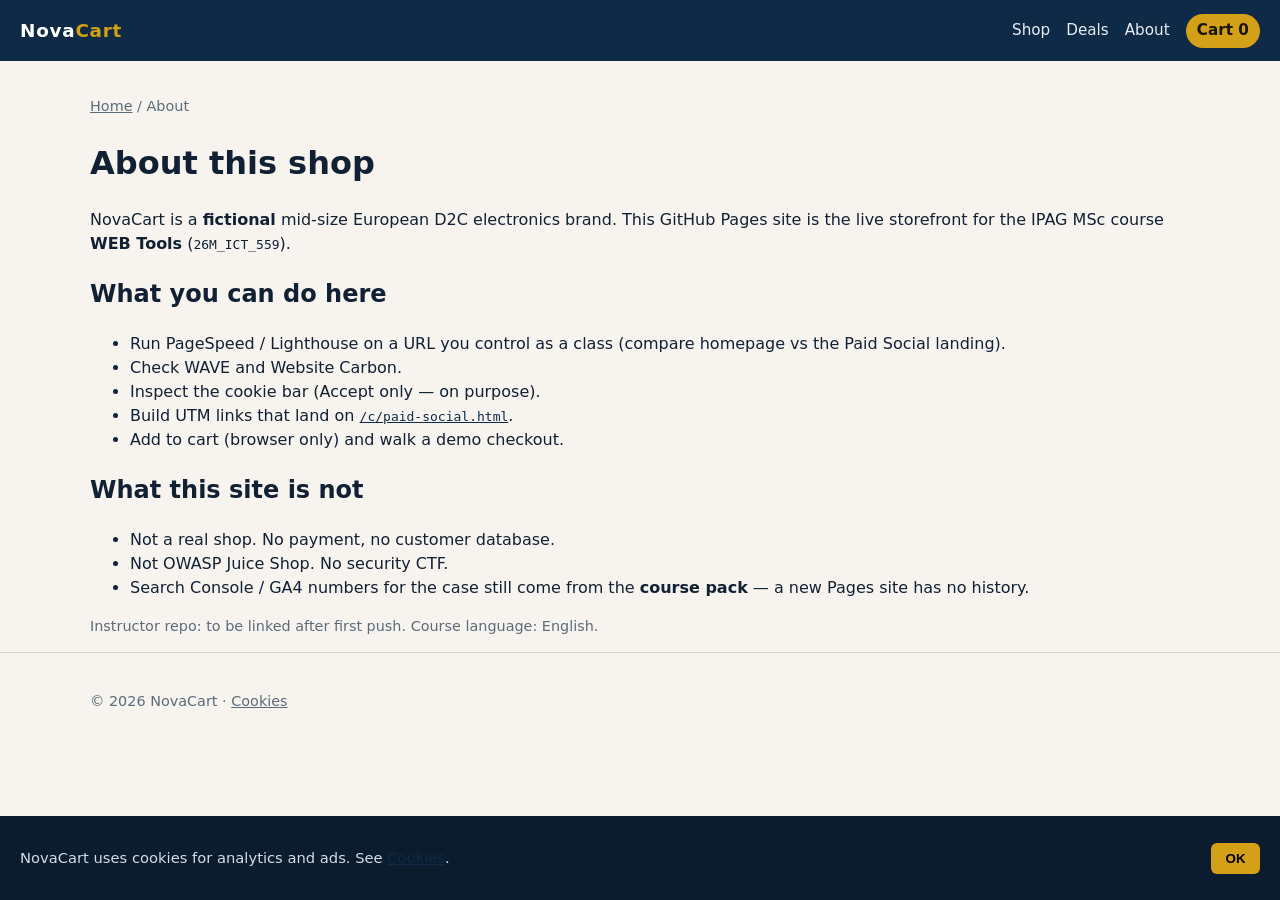
==== about.html @ ee0fc825 "Add static NovaCart shop for IPAG WEB Tools labs. HTML + a little vanilla JS so students get real UR" ====
<!DOCTYPE html>
<html lang="en">
<head>
  <meta charset="utf-8">
  <meta name="viewport" content="width=device-width, initial-scale=1">
  <title>About NovaCart</title>
  <meta name="description" content="Fictional EU electronics brand used as the IPAG WEB Tools case.">
  <script>window.dataLayer = window.dataLayer || [];</script>
  <link rel="stylesheet" href="css/site.css">
</head>
<body>
  <a class="skip" href="#main">Skip to content</a>
  <header class="site-header">
    <a class="brand" href="index.html">Nova<span>Cart</span></a>
    <nav aria-label="Primary">
      <a href="catalog.html">Shop</a>
      <a href="c/paid-social.html">Deals</a>
      <a href="about.html">About</a>
      <a class="cart-link" href="cart.html">Cart <span data-cart-count>0</span></a>
    </nav>
  </header>
  <main id="main" class="wrap">
    <p class="crumbs"><a href="index.html">Home</a> / About</p>
    <h1>About this shop</h1>
    <p>NovaCart is a <strong>fictional</strong> mid-size European D2C electronics brand. This GitHub Pages site is the live storefront for the IPAG MSc course <strong>WEB Tools</strong> (<code>26M_ICT_559</code>).</p>
    <h2>What you can do here</h2>
    <ul>
      <li>Run PageSpeed / Lighthouse on a URL you control as a class (compare homepage vs the Paid Social landing).</li>
      <li>Check WAVE and Website Carbon.</li>
      <li>Inspect the cookie bar (Accept only — on purpose).</li>
      <li>Build UTM links that land on <a href="c/paid-social.html"><code>/c/paid-social.html</code></a>.</li>
      <li>Add to cart (browser only) and walk a demo checkout.</li>
    </ul>
    <h2>What this site is not</h2>
    <ul>
      <li>Not a real shop. No payment, no customer database.</li>
      <li>Not OWASP Juice Shop. No security CTF.</li>
      <li>Search Console / GA4 numbers for the case still come from the <strong>course pack</strong> — a new Pages site has no history.</li>
    </ul>
    <p class="meta">Instructor repo: to be linked after first push. Course language: English.</p>
  </main>
  <footer class="site-footer">
    <div class="wrap">
      <p>© <span data-year>2026</span> NovaCart · <a href="legal/cookies.html">Cookies</a></p>
    </div>
  </footer>
  <script src="js/store.js" defer></script>
</body>
</html>
---- css/site.css ----
:root {
  --ink: #122033;
  --muted: #5c6b7a;
  --paper: #f7f4ef;
  --card: #fff;
  --line: #d9d2c6;
  --accent: #d4a017;
  --accent-ink: #1a1404;
  --navy: #0e2a46;
  --danger: #9b2c2c;
  --radius: 12px;
  --shadow: 0 10px 30px rgba(18, 32, 51, 0.08);
}

* { box-sizing: border-box; }
html { scroll-behavior: smooth; }
body {
  margin: 0;
  font-family: "Segoe UI", system-ui, sans-serif;
  color: var(--ink);
  background: var(--paper);
  line-height: 1.5;
}

img { max-width: 100%; display: block; }
a { color: var(--navy); }
a:hover { color: #184a7a; }

.skip {
  position: absolute;
  left: -999px;
  top: 0;
}
.skip:focus {
  left: 12px;
  top: 12px;
  background: #fff;
  padding: 8px 12px;
  z-index: 20;
}

.site-header {
  background: var(--navy);
  color: #fff;
  padding: 0.85rem 1.25rem;
  display: flex;
  align-items: center;
  justify-content: space-between;
  gap: 1rem;
  position: sticky;
  top: 0;
  z-index: 10;
}
.brand {
  color: #fff;
  text-decoration: none;
  font-weight: 700;
  letter-spacing: 0.04em;
  font-size: 1.15rem;
}
.brand span { color: var(--accent); }
nav { display: flex; gap: 1rem; flex-wrap: wrap; align-items: center; }
nav a { color: #e8eef4; text-decoration: none; font-size: 0.95rem; }
nav a:hover { color: var(--accent); }
.cart-link {
  background: var(--accent);
  color: var(--accent-ink) !important;
  padding: 0.35rem 0.7rem;
  border-radius: 999px;
  font-weight: 600;
}

.hero, .wrap { width: min(1100px, calc(100% - 2rem)); margin: 0 auto; }
.hero {
  padding: 3rem 0 2rem;
  display: grid;
  gap: 1.5rem;
  grid-template-columns: 1.2fr 0.8fr;
  align-items: center;
}
.hero h1 { font-size: clamp(1.8rem, 4vw, 2.8rem); line-height: 1.15; margin: 0 0 0.6rem; }
.lede { font-size: 1.1rem; color: var(--muted); margin: 0 0 1.2rem; }
.btn {
  display: inline-block;
  background: var(--navy);
  color: #fff;
  text-decoration: none;
  padding: 0.7rem 1.1rem;
  border-radius: 8px;
  border: 0;
  cursor: pointer;
  font: inherit;
}
.btn:hover { filter: brightness(1.08); color: #fff; }
.btn-accent { background: var(--accent); color: var(--accent-ink); }
.btn-ghost { background: transparent; color: var(--navy); border: 1px solid var(--line); }

.panel {
  background: var(--card);
  border-radius: var(--radius);
  box-shadow: var(--shadow);
  padding: 1.25rem;
}
.kicker { text-transform: uppercase; letter-spacing: 0.12em; font-size: 0.75rem; color: var(--muted); }

.grid {
  display: grid;
  grid-template-columns: repeat(auto-fit, minmax(240px, 1fr));
  gap: 1.25rem;
  padding: 0 0 3rem;
}
.card {
  background: var(--card);
  border-radius: var(--radius);
  box-shadow: var(--shadow);
  overflow: hidden;
  display: flex;
  flex-direction: column;
}
.card a.cover { text-decoration: none; color: inherit; }
.swatch {
  height: 180px;
  display: grid;
  place-items: center;
  font-size: 4rem;
}
.swatch.gold { background: linear-gradient(145deg, #1b3a5a, #0e2a46); }
.swatch.steel { background: linear-gradient(145deg, #3d4a55, #1c242c); }
.swatch.moss { background: linear-gradient(145deg, #1f4d3a, #10261d); }
.card-body { padding: 1rem 1.1rem 1.2rem; }
.price { font-weight: 700; font-size: 1.15rem; }
.meta { color: var(--muted); font-size: 0.9rem; }

.product {
  display: grid;
  grid-template-columns: 1fr 1fr;
  gap: 2rem;
  padding: 2.5rem 0 3rem;
}
.crumbs { font-size: 0.9rem; color: var(--muted); padding-top: 1.25rem; }
.crumbs a { color: var(--muted); }

table { width: 100%; border-collapse: collapse; background: #fff; }
th, td { text-align: left; padding: 0.75rem; border-bottom: 1px solid var(--line); }

.banner {
  background: #fff6d8;
  border: 1px solid #e8d48a;
  padding: 0.8rem 1rem;
  border-radius: 8px;
  margin: 1rem 0;
}

.site-footer {
  border-top: 1px solid var(--line);
  padding: 1.5rem 1.25rem 5.5rem;
  color: var(--muted);
  font-size: 0.9rem;
}
.site-footer .wrap { display: flex; justify-content: space-between; gap: 1rem; flex-wrap: wrap; }
.site-footer a { color: var(--muted); }

/* Cookie bar: Accept only — intentional gap for the QA unit */
.cookie-bar {
  position: fixed;
  left: 0; right: 0; bottom: 0;
  background: #0b1c2e;
  color: #d5dde6;
  padding: 1rem 1.25rem;
  display: flex;
  gap: 1rem;
  align-items: center;
  justify-content: space-between;
  z-index: 40;
  font-size: 0.92rem;
}
.cookie-bar button {
  background: var(--accent);
  border: 0;
  padding: 0.5rem 0.9rem;
  border-radius: 6px;
  cursor: pointer;
  font-weight: 700;
}

/* Campaign landing: deliberately heavy / weaker a11y */
.campaign-body { background: #0a0a0a; color: #9aa0a6; }
.campaign-body h1, .campaign-body h2 { color: #c8c8c8; }
.campaign-hero {
  min-height: 90vh;
  background: #111;
}
.campaign-hero img { width: 2400px; max-width: none; }
.cta-low {
  color: #6a6a6a;
  background: #3a3a3a;
  padding: 1rem 2rem;
  text-decoration: none;
  display: inline-block;
  margin: 1rem;
}

@media (max-width: 800px) {
  .hero, .product { grid-template-columns: 1fr; }
  .hero { padding-top: 1.5rem; }
}
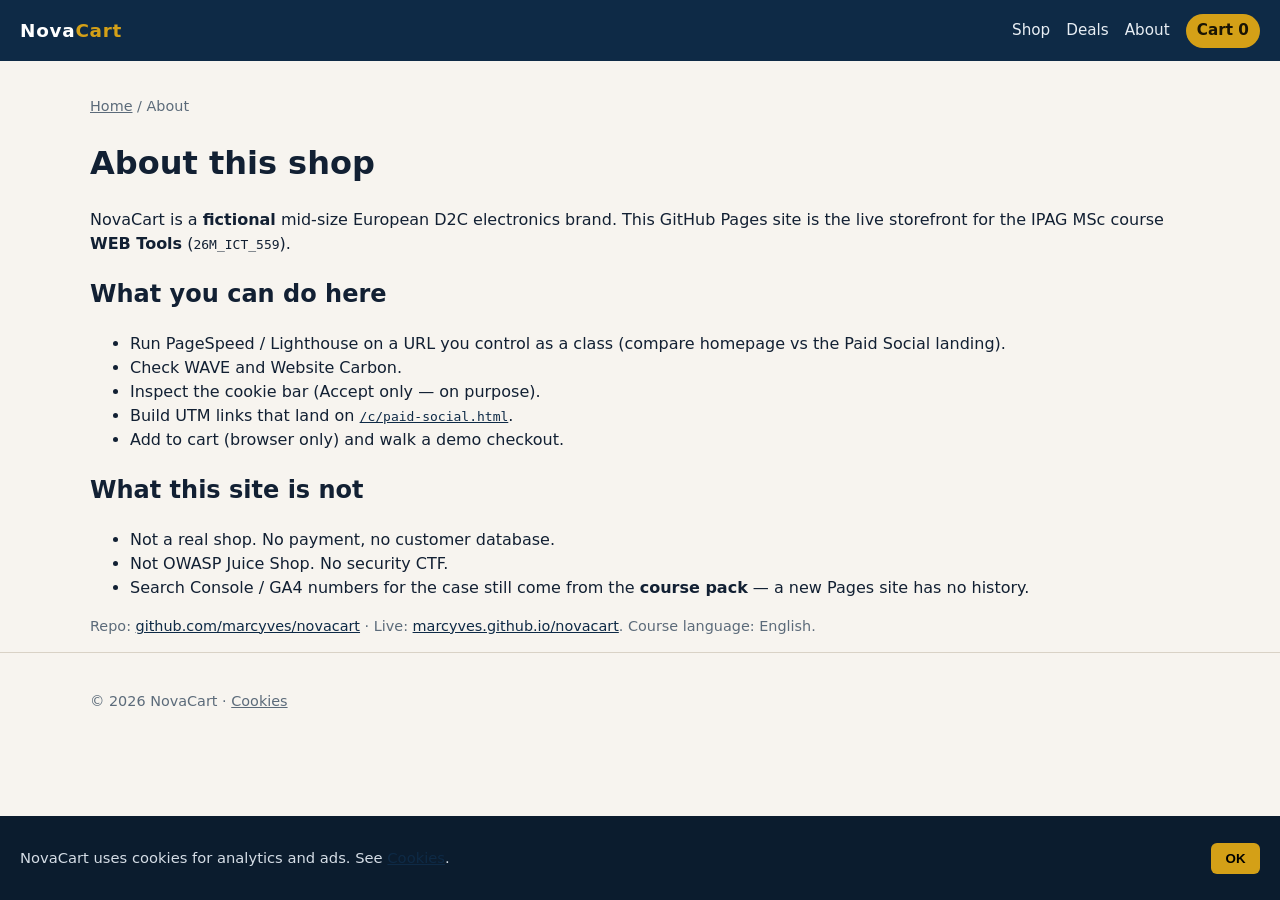
==== commit 8b670aa3: "Link the live GitHub Pages URL from the About page. Co-authored-by: Cursor <cursoragent@cursor.com>" ====
--- a/about.html
+++ b/about.html
@@ -37,7 +37,7 @@
       <li>Not OWASP Juice Shop. No security CTF.</li>
       <li>Search Console / GA4 numbers for the case still come from the <strong>course pack</strong> — a new Pages site has no history.</li>
     </ul>
-    <p class="meta">Instructor repo: to be linked after first push. Course language: English.</p>
+    <p class="meta">Repo: <a href="https://github.com/marcyves/novacart">github.com/marcyves/novacart</a> · Live: <a href="https://marcyves.github.io/novacart/">marcyves.github.io/novacart</a>. Course language: English.</p>
   </main>
   <footer class="site-footer">
     <div class="wrap">
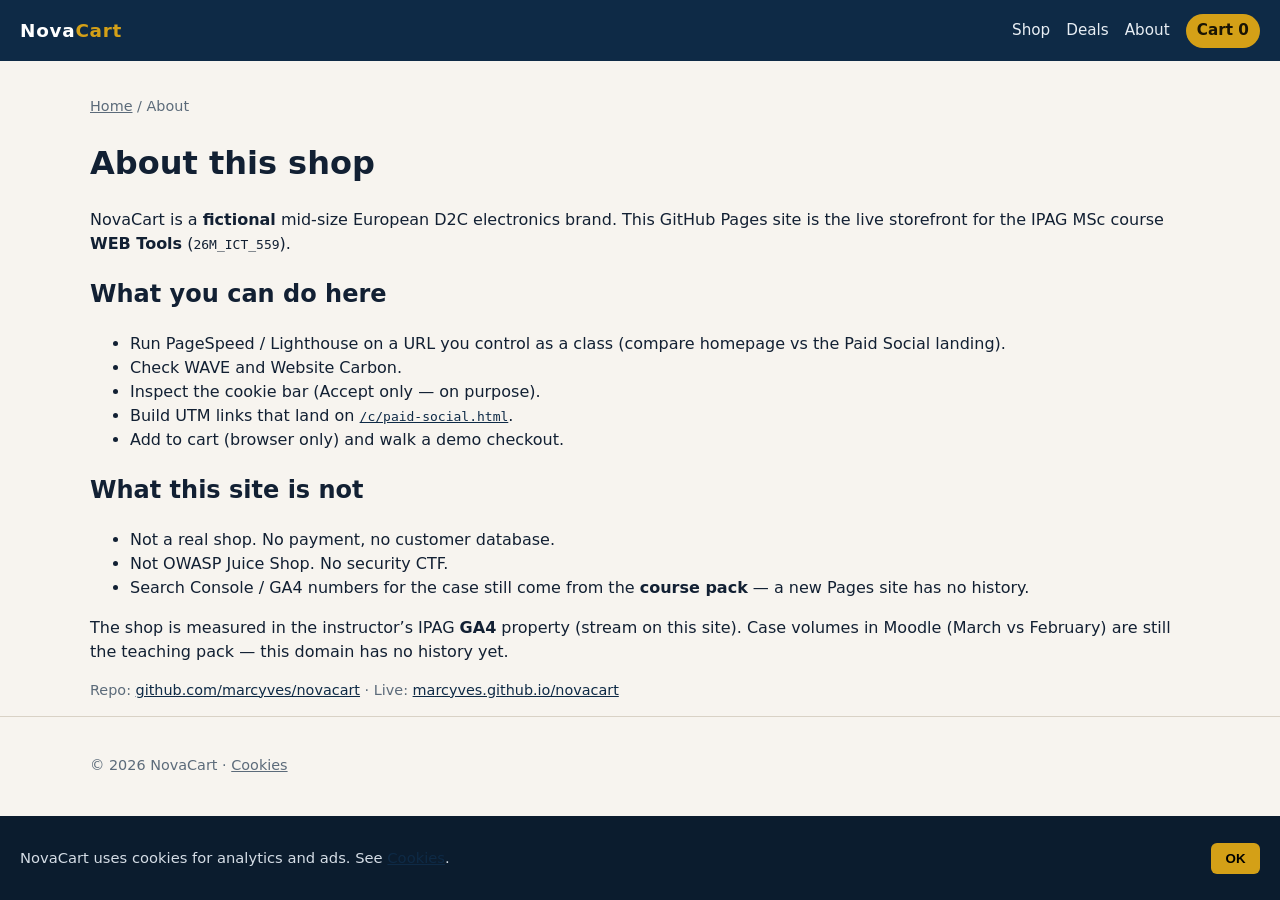
==== commit 5053a996: "Send NovaCart hits to the IPAG GA4 property. gtag G-DFD5LG0TBV on every page; add_to_cart and begin_" ====
--- a/about.html
+++ b/about.html
@@ -5,7 +5,8 @@
   <meta name="viewport" content="width=device-width, initial-scale=1">
   <title>About NovaCart</title>
   <meta name="description" content="Fictional EU electronics brand used as the IPAG WEB Tools case.">
-  <script>window.dataLayer = window.dataLayer || [];</script>
+  <script async src="https://www.googletagmanager.com/gtag/js?id=G-DFD5LG0TBV"></script>
+  <script src="js/ga4.js"></script>
   <link rel="stylesheet" href="css/site.css">
 </head>
 <body>
@@ -37,7 +38,8 @@
       <li>Not OWASP Juice Shop. No security CTF.</li>
       <li>Search Console / GA4 numbers for the case still come from the <strong>course pack</strong> — a new Pages site has no history.</li>
     </ul>
-    <p class="meta">Repo: <a href="https://github.com/marcyves/novacart">github.com/marcyves/novacart</a> · Live: <a href="https://marcyves.github.io/novacart/">marcyves.github.io/novacart</a>. Course language: English.</p>
+    <p>The shop is measured in the instructor’s IPAG <strong>GA4</strong> property (stream on this site). Case volumes in Moodle (March vs February) are still the teaching pack — this domain has no history yet.</p>
+    <p class="meta">Repo: <a href="https://github.com/marcyves/novacart">github.com/marcyves/novacart</a> · Live: <a href="https://marcyves.github.io/novacart/">marcyves.github.io/novacart</a></p>
   </main>
   <footer class="site-footer">
     <div class="wrap">
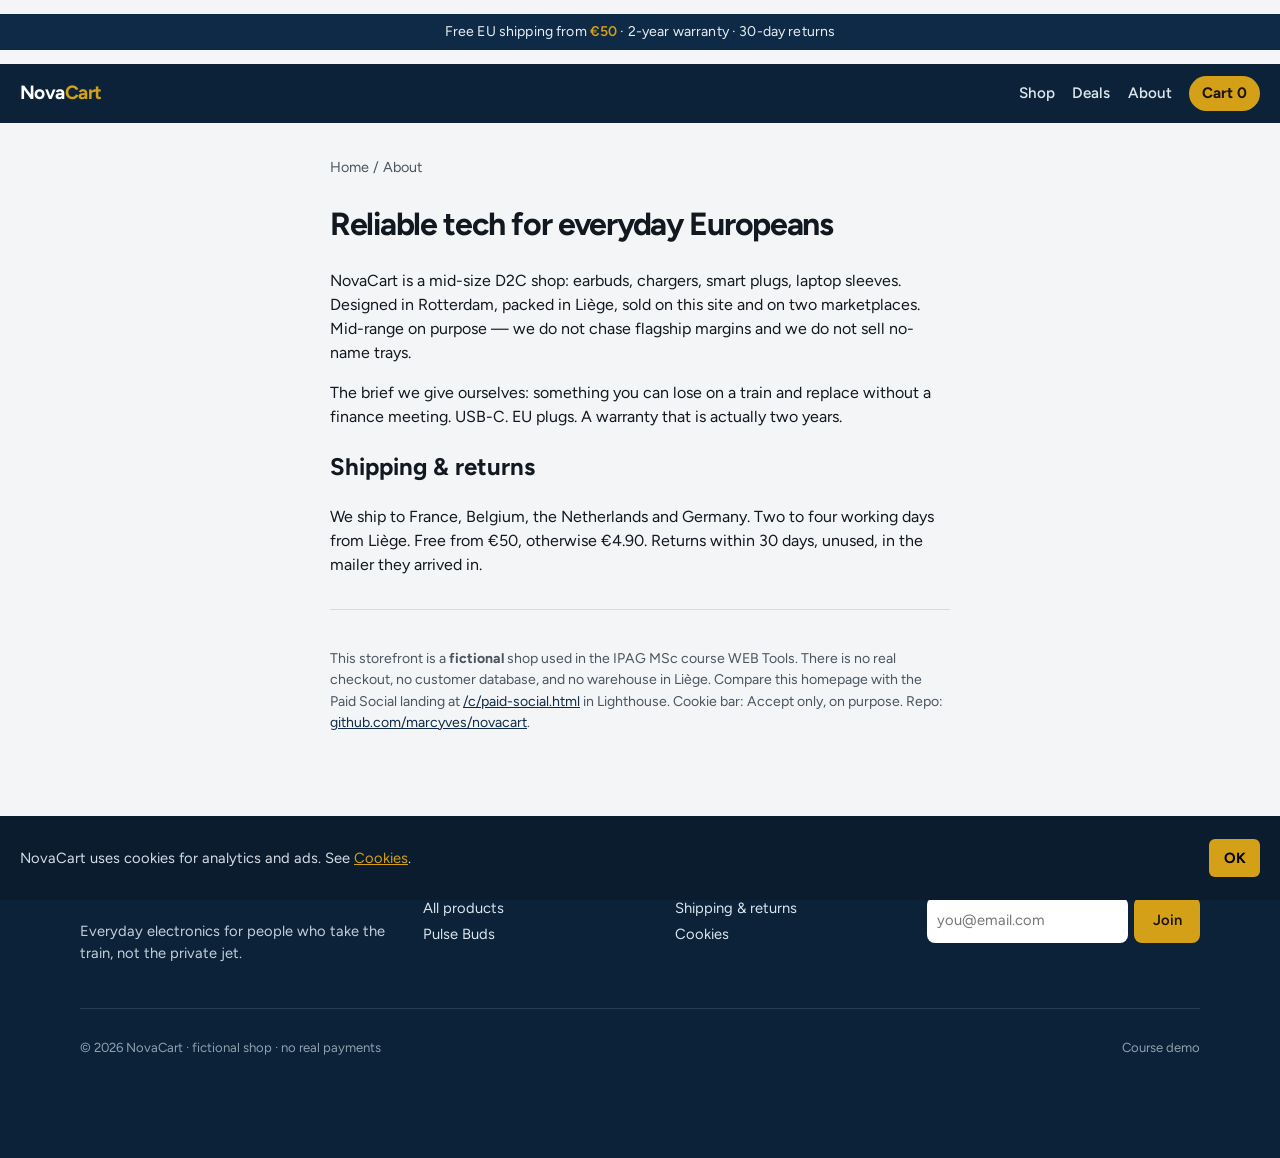
==== commit f60bd32e: "Replace the three-SKU lab shop with a 12-product funnel and Pulse Buds hero. Co-authored-by: Cursor " ====
--- a/about.html
+++ b/about.html
@@ -4,13 +4,17 @@
   <meta charset="utf-8">
   <meta name="viewport" content="width=device-width, initial-scale=1">
   <title>About NovaCart</title>
-  <meta name="description" content="Fictional EU electronics brand used as the IPAG WEB Tools case.">
+  <meta name="description" content="NovaCart designs mid-range EU electronics accessories in Rotterdam and ships from Liège.">
   <script async src="https://www.googletagmanager.com/gtag/js?id=G-DFD5LG0TBV"></script>
   <script src="js/ga4.js"></script>
+  <link rel="preconnect" href="https://fonts.googleapis.com">
+  <link rel="preconnect" href="https://fonts.gstatic.com" crossorigin>
+  <link href="https://fonts.googleapis.com/css2?family=Figtree:wght@400;600;700&display=swap" rel="stylesheet">
   <link rel="stylesheet" href="css/site.css">
 </head>
 <body>
   <a class="skip" href="#main">Skip to content</a>
+  <p class="promo">Free EU shipping from <strong>€50</strong> · 2-year warranty · 30-day returns</p>
   <header class="site-header">
     <a class="brand" href="index.html">Nova<span>Cart</span></a>
     <nav aria-label="Primary">
@@ -20,32 +24,51 @@
       <a class="cart-link" href="cart.html">Cart <span data-cart-count>0</span></a>
     </nav>
   </header>
-  <main id="main" class="wrap">
+  <main id="main" class="wrap about-story">
     <p class="crumbs"><a href="index.html">Home</a> / About</p>
-    <h1>About this shop</h1>
-    <p>NovaCart is a <strong>fictional</strong> mid-size European D2C electronics brand. This GitHub Pages site is the live storefront for the IPAG MSc course <strong>WEB Tools</strong> (<code>26M_ICT_559</code>).</p>
-    <h2>What you can do here</h2>
-    <ul>
-      <li>Run PageSpeed / Lighthouse on a URL you control as a class (compare homepage vs the Paid Social landing).</li>
-      <li>Check WAVE and Website Carbon.</li>
-      <li>Inspect the cookie bar (Accept only — on purpose).</li>
-      <li>Build UTM links that land on <a href="c/paid-social.html"><code>/c/paid-social.html</code></a>.</li>
-      <li>Add to cart (browser only) and walk a demo checkout.</li>
-    </ul>
-    <h2>What this site is not</h2>
-    <ul>
-      <li>Not a real shop. No payment, no customer database.</li>
-      <li>Not OWASP Juice Shop. No security CTF.</li>
-      <li>Search Console / GA4 numbers for the case still come from the <strong>course pack</strong> — a new Pages site has no history.</li>
-    </ul>
-    <p>The shop is measured in the instructor’s IPAG <strong>GA4</strong> property (stream on this site). Case volumes in Moodle (March vs February) are still the teaching pack — this domain has no history yet.</p>
-    <p class="meta">Repo: <a href="https://github.com/marcyves/novacart">github.com/marcyves/novacart</a> · Live: <a href="https://marcyves.github.io/novacart/">marcyves.github.io/novacart</a></p>
+    <h1>Reliable tech for everyday Europeans</h1>
+    <p>NovaCart is a mid-size D2C shop: earbuds, chargers, smart plugs, laptop sleeves. Designed in Rotterdam, packed in Liège, sold on this site and on two marketplaces. Mid-range on purpose — we do not chase flagship margins and we do not sell no-name trays.</p>
+    <p>The brief we give ourselves: something you can lose on a train and replace without a finance meeting. USB-C. EU plugs. A warranty that is actually two years.</p>
+
+    <h2 id="shipping">Shipping &amp; returns</h2>
+    <p>We ship to France, Belgium, the Netherlands and Germany. Two to four working days from Liège. Free from €50, otherwise €4.90. Returns within 30 days, unused, in the mailer they arrived in.</p>
+
+    <div class="demo-note" id="demo">
+      <p>This storefront is a <strong>fictional</strong> shop used in the IPAG MSc course WEB Tools. There is no real checkout, no customer database, and no warehouse in Liège. Compare this homepage with the Paid Social landing at <a href="c/paid-social.html">/c/paid-social.html</a> in Lighthouse. Cookie bar: Accept only, on purpose. Repo: <a href="https://github.com/marcyves/novacart">github.com/marcyves/novacart</a>.</p>
+    </div>
   </main>
   <footer class="site-footer">
-    <div class="wrap">
-      <p>© <span data-year>2026</span> NovaCart · <a href="legal/cookies.html">Cookies</a></p>
+    <div class="wrap footer-grid">
+      <div>
+        <a class="brand" href="index.html">Nova<span>Cart</span></a>
+        <p>Everyday electronics for people who take the train, not the private jet.</p>
+      </div>
+      <div>
+        <p class="footer-h">Shop</p>
+        <a href="catalog.html">All products</a>
+        <a href="products/pulse-buds.html">Pulse Buds</a>
+      </div>
+      <div>
+        <p class="footer-h">Help</p>
+        <a href="#shipping">Shipping &amp; returns</a>
+        <a href="legal/cookies.html">Cookies</a>
+      </div>
+      <div>
+        <p class="footer-h">Restocks</p>
+        <form class="newsletter" data-newsletter>
+          <label class="skip" for="nl">Email</label>
+          <input id="nl" type="email" required placeholder="you@email.com" autocomplete="email">
+          <button class="btn btn-accent" type="submit">Join</button>
+        </form>
+        <p class="meta" data-nl-msg></p>
+      </div>
+    </div>
+    <div class="wrap footer-legal">
+      <p>© <span data-year>2026</span> NovaCart · fictional shop · no real payments</p>
+      <p><a href="#demo">Course demo</a></p>
     </div>
   </footer>
+  <script src="js/catalog.js"></script>
   <script src="js/store.js" defer></script>
 </body>
 </html>
--- a/css/site.css
+++ b/css/site.css
@@ -1,30 +1,36 @@
 :root {
-  --ink: #122033;
-  --muted: #5c6b7a;
-  --paper: #f7f4ef;
+  --ink: #12181f;
+  --muted: #4a5560;
+  --paper: #f3f5f7;
   --card: #fff;
-  --line: #d9d2c6;
+  --line: #d5dbe3;
   --accent: #d4a017;
   --accent-ink: #1a1404;
   --navy: #0e2a46;
+  --navy-2: #163656;
   --danger: #9b2c2c;
-  --radius: 12px;
-  --shadow: 0 10px 30px rgba(18, 32, 51, 0.08);
+  --radius: 14px;
+  --shadow: 0 12px 28px rgba(14, 42, 70, 0.1);
+  --font: "Figtree", "Segoe UI", system-ui, sans-serif;
 }
 
 * { box-sizing: border-box; }
 html { scroll-behavior: smooth; }
 body {
   margin: 0;
-  font-family: "Segoe UI", system-ui, sans-serif;
+  font-family: var(--font);
   color: var(--ink);
   background: var(--paper);
   line-height: 1.5;
 }
-
 img { max-width: 100%; display: block; }
 a { color: var(--navy); }
 a:hover { color: #184a7a; }
+button, input, select { font: inherit; }
+:focus-visible {
+  outline: 2px solid var(--accent);
+  outline-offset: 3px;
+}
 
 .skip {
   position: absolute;
@@ -36,13 +42,23 @@
   top: 12px;
   background: #fff;
   padding: 8px 12px;
-  z-index: 20;
-}
+  z-index: 50;
+}
+
+.promo {
+  background: var(--navy);
+  color: #e8eef4;
+  text-align: center;
+  font-size: 0.88rem;
+  padding: 0.45rem 1rem;
+  letter-spacing: 0.01em;
+}
+.promo strong { color: var(--accent); font-weight: 600; }
 
 .site-header {
-  background: var(--navy);
+  background: #0b2238;
   color: #fff;
-  padding: 0.85rem 1.25rem;
+  padding: 0.75rem 1.25rem;
   display: flex;
   align-items: center;
   justify-content: space-between;
@@ -55,58 +71,149 @@
   color: #fff;
   text-decoration: none;
   font-weight: 700;
-  letter-spacing: 0.04em;
-  font-size: 1.15rem;
+  letter-spacing: -0.03em;
+  font-size: 1.2rem;
 }
 .brand span { color: var(--accent); }
-nav { display: flex; gap: 1rem; flex-wrap: wrap; align-items: center; }
-nav a { color: #e8eef4; text-decoration: none; font-size: 0.95rem; }
-nav a:hover { color: var(--accent); }
+nav { display: flex; gap: 1.1rem; flex-wrap: wrap; align-items: center; }
+nav a { color: #dce6ef; text-decoration: none; font-size: 0.95rem; font-weight: 550; }
+nav a:hover { color: #fff; }
 .cart-link {
   background: var(--accent);
   color: var(--accent-ink) !important;
-  padding: 0.35rem 0.7rem;
+  padding: 0.38rem 0.8rem;
   border-radius: 999px;
-  font-weight: 600;
-}
-
-.hero, .wrap { width: min(1100px, calc(100% - 2rem)); margin: 0 auto; }
+  font-weight: 700;
+}
+
+.wrap { width: min(1120px, calc(100% - 2rem)); margin: 0 auto; }
+
 .hero {
-  padding: 3rem 0 2rem;
-  display: grid;
-  gap: 1.5rem;
-  grid-template-columns: 1.2fr 0.8fr;
+  background: linear-gradient(160deg, #0b2238 0%, #14375a 55%, #0e2a46 100%);
+  color: #f4f6f8;
+  padding: 3.2rem 0 3.4rem;
+}
+.hero-grid {
+  width: min(1120px, calc(100% - 2rem));
+  margin: 0 auto;
+  display: grid;
+  gap: 2rem;
+  grid-template-columns: 1.05fr 0.95fr;
   align-items: center;
 }
-.hero h1 { font-size: clamp(1.8rem, 4vw, 2.8rem); line-height: 1.15; margin: 0 0 0.6rem; }
-.lede { font-size: 1.1rem; color: var(--muted); margin: 0 0 1.2rem; }
+.hero h1 {
+  font-size: clamp(2.4rem, 6vw, 4.2rem);
+  line-height: 0.98;
+  letter-spacing: -0.045em;
+  margin: 0 0 0.75rem;
+  max-width: 12ch;
+}
+.hero .lede {
+  color: #c5d0db;
+  font-size: 1.15rem;
+  max-width: 38ch;
+  margin: 0 0 1.4rem;
+}
+.hero-price {
+  display: flex;
+  align-items: baseline;
+  gap: 0.75rem;
+  margin: 0 0 1.35rem;
+}
+.hero-price .price {
+  font-size: 2rem;
+  font-weight: 700;
+  color: #fff;
+}
+.hero-price .was {
+  color: #8fa0b0;
+  text-decoration: line-through;
+}
+.hero-actions { display: flex; flex-wrap: wrap; gap: 0.7rem; }
+.hero-visual {
+  background: rgba(255, 255, 255, 0.04);
+  border-radius: 24px;
+  overflow: hidden;
+}
+.hero-visual img {
+  width: 100%;
+  height: auto;
+  aspect-ratio: 1;
+  object-fit: cover;
+}
+
+.lede { font-size: 1.08rem; color: var(--muted); margin: 0 0 1.2rem; }
 .btn {
   display: inline-block;
   background: var(--navy);
   color: #fff;
   text-decoration: none;
-  padding: 0.7rem 1.1rem;
+  padding: 0.75rem 1.15rem;
   border-radius: 8px;
   border: 0;
   cursor: pointer;
   font: inherit;
+  font-weight: 600;
 }
 .btn:hover { filter: brightness(1.08); color: #fff; }
 .btn-accent { background: var(--accent); color: var(--accent-ink); }
-.btn-ghost { background: transparent; color: var(--navy); border: 1px solid var(--line); }
-
-.panel {
-  background: var(--card);
-  border-radius: var(--radius);
-  box-shadow: var(--shadow);
-  padding: 1.25rem;
-}
-.kicker { text-transform: uppercase; letter-spacing: 0.12em; font-size: 0.75rem; color: var(--muted); }
+.btn-accent:hover { color: var(--accent-ink); }
+.btn-ghost {
+  background: transparent;
+  color: inherit;
+  border: 1px solid currentColor;
+}
+.hero .btn-ghost { color: #fff; border-color: rgba(255, 255, 255, 0.35); }
+.hero .btn-ghost:hover { color: #fff; }
+
+.trust {
+  display: grid;
+  grid-template-columns: repeat(3, 1fr);
+  gap: 1.5rem;
+  padding: 1.6rem 0;
+  border-bottom: 1px solid var(--line);
+}
+.trust p { margin: 0; color: var(--muted); font-size: 0.95rem; }
+.trust strong { display: block; color: var(--ink); font-size: 1rem; margin-bottom: 0.15rem; }
+
+.section-head {
+  display: flex;
+  justify-content: space-between;
+  align-items: baseline;
+  gap: 1rem;
+  margin: 2.6rem 0 1rem;
+}
+.section-head h2 {
+  font-size: clamp(1.5rem, 3vw, 2rem);
+  letter-spacing: -0.03em;
+  margin: 0;
+}
+.section-head a { font-weight: 600; text-decoration: none; }
+
+.filters {
+  display: flex;
+  flex-wrap: wrap;
+  gap: 0.45rem;
+  margin: 0 0 1.25rem;
+}
+.filters button {
+  background: #fff;
+  border: 1px solid var(--line);
+  border-radius: 999px;
+  padding: 0.35rem 0.85rem;
+  cursor: pointer;
+  color: var(--ink);
+}
+.filters button[aria-pressed="true"] {
+  background: var(--navy);
+  border-color: var(--navy);
+  color: #fff;
+}
 
 .grid {
   display: grid;
-  grid-template-columns: repeat(auto-fit, minmax(240px, 1fr));
-  gap: 1.25rem;
+  grid-template-columns: repeat(auto-fill, minmax(230px, 1fr));
+  gap: 1.15rem;
   padding: 0 0 3rem;
 }
 .card {
@@ -117,50 +224,190 @@
   display: flex;
   flex-direction: column;
 }
-.card a.cover { text-decoration: none; color: inherit; }
-.swatch {
-  height: 180px;
-  display: grid;
-  place-items: center;
-  font-size: 4rem;
-}
-.swatch.gold { background: linear-gradient(145deg, #1b3a5a, #0e2a46); }
-.swatch.steel { background: linear-gradient(145deg, #3d4a55, #1c242c); }
-.swatch.moss { background: linear-gradient(145deg, #1f4d3a, #10261d); }
-.card-body { padding: 1rem 1.1rem 1.2rem; }
-.price { font-weight: 700; font-size: 1.15rem; }
+.card a.cover { text-decoration: none; color: inherit; display: flex; flex-direction: column; height: 100%; }
+.card .shot {
+  aspect-ratio: 1;
+  background: #1a2430;
+  overflow: hidden;
+}
+.card .shot img { width: 100%; height: 100%; object-fit: cover; }
+.card-body { padding: 0.95rem 1.05rem 1.15rem; display: flex; flex-direction: column; gap: 0.25rem; flex: 1; }
+.card-body h2, .card-body h3 {
+  font-size: 1.05rem;
+  letter-spacing: -0.02em;
+  margin: 0;
+}
+.price { font-weight: 700; font-size: 1.12rem; }
 .meta { color: var(--muted); font-size: 0.9rem; }
+.stars { font-size: 0.85rem; color: #8a6a12; font-weight: 600; }
+.badge {
+  position: absolute;
+  top: 0.7rem;
+  left: 0.7rem;
+  background: var(--accent);
+  color: var(--accent-ink);
+  font-size: 0.72rem;
+  font-weight: 700;
+  letter-spacing: 0.04em;
+  text-transform: uppercase;
+  padding: 0.2rem 0.45rem;
+  border-radius: 4px;
+}
+.card { position: relative; }
+.card .btn { margin-top: auto; width: 100%; text-align: center; }
 
 .product {
   display: grid;
   grid-template-columns: 1fr 1fr;
-  gap: 2rem;
-  padding: 2.5rem 0 3rem;
-}
+  gap: 2.4rem;
+  padding: 1.5rem 0 3rem;
+  align-items: start;
+}
+.product .shot {
+  border-radius: var(--radius);
+  overflow: hidden;
+  background: #152536;
+}
+.product .shot img { width: 100%; aspect-ratio: 1; object-fit: cover; }
+.product h1 {
+  font-size: clamp(1.8rem, 4vw, 2.6rem);
+  letter-spacing: -0.04em;
+  margin: 0.2rem 0 0.5rem;
+  line-height: 1.1;
+}
+.product .price { font-size: 1.6rem; }
+.product ul { padding-left: 1.1rem; color: var(--muted); }
 .crumbs { font-size: 0.9rem; color: var(--muted); padding-top: 1.25rem; }
-.crumbs a { color: var(--muted); }
+.crumbs a { color: var(--muted); text-decoration: none; }
+.crumbs a:hover { color: var(--navy); }
+
+.reviews { padding: 0 0 3rem; }
+.reviews h2 { letter-spacing: -0.03em; }
+.review-grid {
+  display: grid;
+  grid-template-columns: repeat(3, 1fr);
+  gap: 1rem;
+}
+.review {
+  background: #fff;
+  border-radius: var(--radius);
+  padding: 1.1rem 1.15rem;
+  box-shadow: var(--shadow);
+}
+.review p { margin: 0.4rem 0 0; }
+.review .who { color: var(--muted); font-size: 0.88rem; }
+
+.related { padding: 0 0 3rem; }
 
 table { width: 100%; border-collapse: collapse; background: #fff; }
-th, td { text-align: left; padding: 0.75rem; border-bottom: 1px solid var(--line); }
+th, td { text-align: left; padding: 0.85rem 0.75rem; border-bottom: 1px solid var(--line); vertical-align: middle; }
+.cart-item { display: flex; gap: 0.8rem; align-items: center; }
+.cart-item img {
+  width: 64px;
+  height: 64px;
+  object-fit: cover;
+  border-radius: 8px;
+  background: #152536;
+}
+.qty {
+  display: inline-flex;
+  align-items: center;
+  gap: 0.35rem;
+}
+.qty button {
+  width: 1.8rem;
+  height: 1.8rem;
+  border: 1px solid var(--line);
+  background: #fff;
+  border-radius: 6px;
+  cursor: pointer;
+}
 
 .banner {
-  background: #fff6d8;
-  border: 1px solid #e8d48a;
-  padding: 0.8rem 1rem;
+  background: #eef3f8;
+  border: 1px solid var(--line);
+  padding: 0.7rem 1rem;
   border-radius: 8px;
   margin: 1rem 0;
+  color: var(--muted);
+  font-size: 0.92rem;
+}
+
+.checkout-grid {
+  display: grid;
+  grid-template-columns: 1.2fr 0.8fr;
+  gap: 1.5rem;
+  padding: 0 0 3rem;
+  align-items: start;
+}
+.panel {
+  background: var(--card);
+  border-radius: var(--radius);
+  box-shadow: var(--shadow);
+  padding: 1.25rem 1.3rem;
+}
+.panel label { font-weight: 600; font-size: 0.9rem; }
+.panel input, .panel select {
+  width: 100%;
+  margin-top: 0.3rem;
+  padding: 0.55rem 0.65rem;
+  border: 1px solid var(--line);
+  border-radius: 8px;
+  background: #fff;
+}
+.thanks {
+  display: none;
+  padding: 2rem 0 3rem;
+}
+.thanks.is-on { display: block; }
+
+.empty {
+  padding: 2.5rem 0 4rem;
+  max-width: 36ch;
 }
 
 .site-footer {
-  border-top: 1px solid var(--line);
-  padding: 1.5rem 1.25rem 5.5rem;
-  color: var(--muted);
-  font-size: 0.9rem;
-}
-.site-footer .wrap { display: flex; justify-content: space-between; gap: 1rem; flex-wrap: wrap; }
-.site-footer a { color: var(--muted); }
-
-/* Cookie bar: Accept only — intentional gap for the QA unit */
+  background: #0b2238;
+  color: #c5d0db;
+  padding: 2.4rem 1.25rem 5.5rem;
+  margin-top: 1rem;
+  font-size: 0.92rem;
+}
+.footer-grid {
+  display: grid;
+  grid-template-columns: 1.4fr 1fr 1fr 1.2fr;
+  gap: 1.5rem;
+  padding-bottom: 1.8rem;
+}
+.site-footer .brand { font-size: 1.15rem; display: inline-block; margin-bottom: 0.4rem; }
+.site-footer a { color: #dce6ef; text-decoration: none; display: block; margin: 0.25rem 0; }
+.site-footer a:hover { color: var(--accent); }
+.footer-h { color: #fff; font-weight: 700; margin: 0 0 0.5rem; }
+.footer-legal {
+  border-top: 1px solid rgba(255, 255, 255, 0.12);
+  padding-top: 1rem;
+  display: flex;
+  justify-content: space-between;
+  gap: 1rem;
+  flex-wrap: wrap;
+  color: #8fa0b0;
+  font-size: 0.82rem;
+}
+.footer-legal a { display: inline; color: #8fa0b0; }
+.newsletter {
+  display: flex;
+  gap: 0.4rem;
+  margin-top: 0.5rem;
+}
+.newsletter input {
+  flex: 1;
+  min-width: 0;
+  padding: 0.5rem 0.65rem;
+  border: 0;
+  border-radius: 8px;
+}
+.newsletter button { white-space: nowrap; }
+
 .cookie-bar {
   position: fixed;
   left: 0; right: 0; bottom: 0;
@@ -174,6 +421,7 @@
   z-index: 40;
   font-size: 0.92rem;
 }
+.cookie-bar a { color: var(--accent); }
 .cookie-bar button {
   background: var(--accent);
   border: 0;
@@ -183,7 +431,6 @@
   font-weight: 700;
 }
 
-/* Campaign landing: deliberately heavy / weaker a11y */
 .campaign-body { background: #0a0a0a; color: #9aa0a6; }
 .campaign-body h1, .campaign-body h2 { color: #c8c8c8; }
 .campaign-hero {
@@ -200,7 +447,22 @@
   margin: 1rem;
 }
 
-@media (max-width: 800px) {
-  .hero, .product { grid-template-columns: 1fr; }
-  .hero { padding-top: 1.5rem; }
-}
+.about-story { max-width: 62ch; padding-bottom: 2rem; }
+.about-story h1 { letter-spacing: -0.04em; }
+.demo-note {
+  margin: 2rem 0 3rem;
+  padding-top: 1.5rem;
+  border-top: 1px solid var(--line);
+  color: var(--muted);
+  font-size: 0.88rem;
+  max-width: 70ch;
+}
+
+@media (max-width: 860px) {
+  .hero-grid, .product, .checkout-grid, .review-grid, .footer-grid, .trust {
+    grid-template-columns: 1fr;
+  }
+  .hero { padding: 1.8rem 0 2rem; }
+  .hero h1 { max-width: none; }
+  .site-header { flex-wrap: wrap; }
+}
